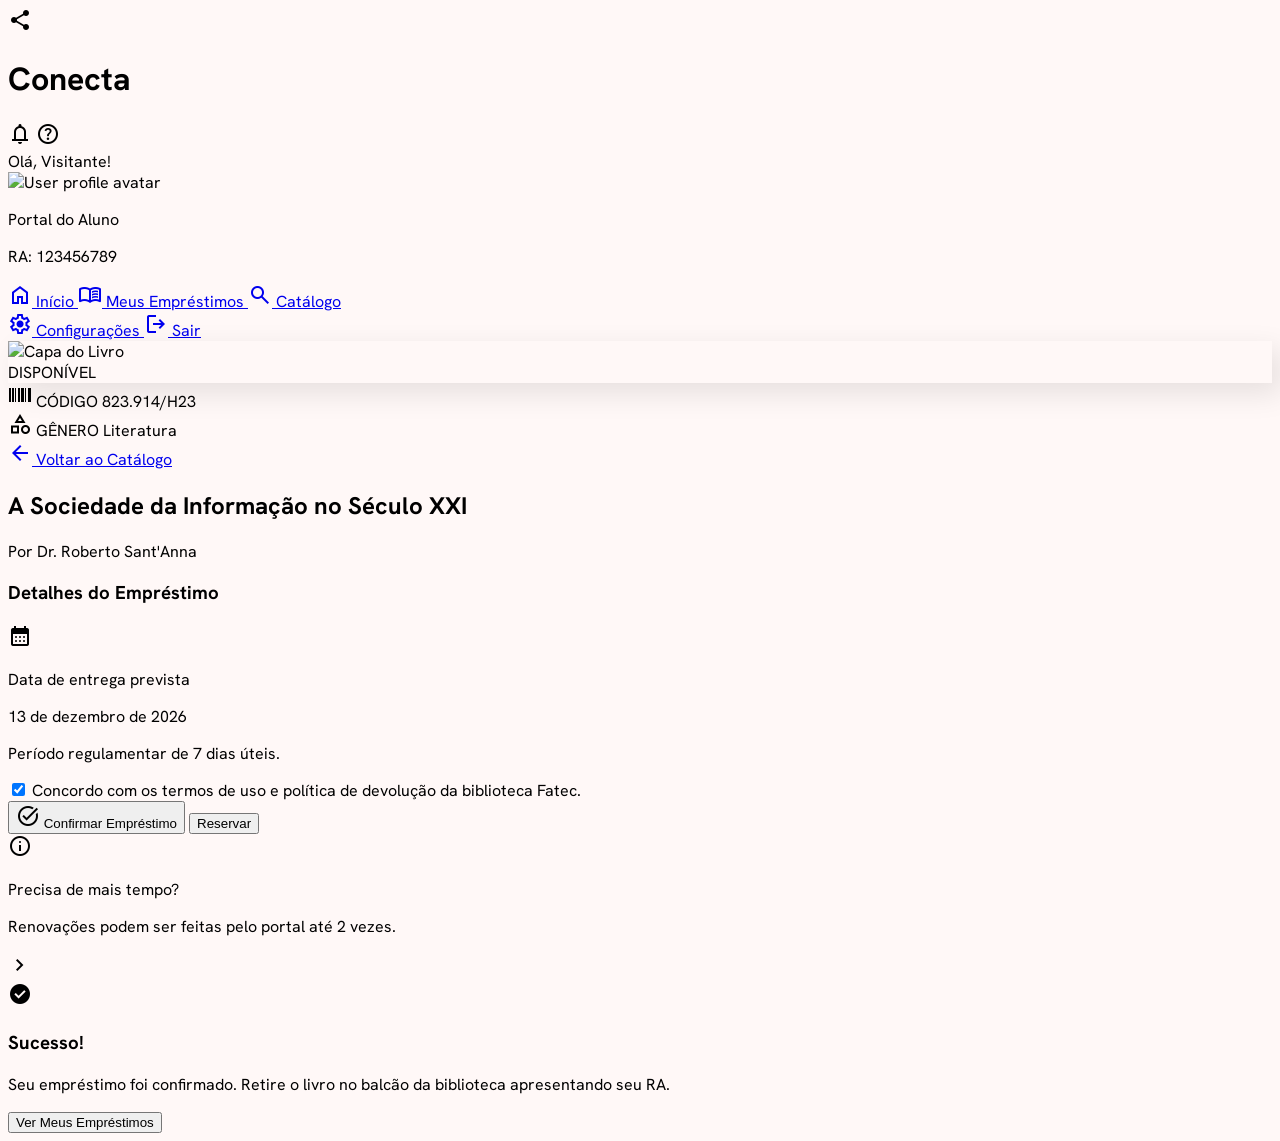
==== emprestimos.html @ 063f2a1a "initial commit" ====
<!DOCTYPE html>

<html lang="pt-br"><head>
<meta charset="utf-8"/>
<meta content="width=device-width, initial-scale=1.0" name="viewport"/>
<title>Conecta - Detalhes do Livro</title>
<script src="https://cdn.tailwindcss.com?plugins=forms,container-queries"></script>
<link href="https://fonts.googleapis.com/css2?family=Hanken+Grotesk:wght@400;500;600;700&amp;display=swap" rel="stylesheet"/>
<link href="https://fonts.googleapis.com/css2?family=Material+Symbols+Outlined:wght,FILL@100..700,0..1&amp;display=swap" rel="stylesheet"/>
<link href="https://fonts.googleapis.com/css2?family=Material+Symbols+Outlined:wght,FILL@100..700,0..1&amp;display=swap" rel="stylesheet"/>
<link href="styles/styles-emprestimos.css" rel="stylesheet"/>
<script id="tailwind-config">
      tailwind.config = {
        darkMode: "class",
        theme: {
          extend: {
            "colors": {
                    "primary": "#880009",
                    "secondary": "#48626f",
                    "outline-variant": "#e4beb9",
                    "surface-container-low": "#fff0ee",
                    "on-tertiary": "#ffffff",
                    "on-background": "#271816",
                    "outline": "#906f6c",
                    "on-surface": "#271816",
                    "tertiary": "#3f4141",
                    "inverse-primary": "#ffb4ab",
                    "on-secondary-fixed": "#011e2a",
                    "inverse-on-surface": "#ffedea",
                    "secondary-fixed": "#cbe7f6",
                    "on-tertiary-fixed-variant": "#454747",
                    "surface-bright": "#fff8f7",
                    "on-primary": "#ffffff",
                    "surface-container-lowest": "#ffffff",
                    "on-primary-container": "#ffc0b9",
                    "on-tertiary-container": "#cecece",
                    "on-error": "#ffffff",
                    "on-secondary-fixed-variant": "#304a57",
                    "surface-tint": "#ba1a1b",
                    "surface-container": "#ffe9e6",
                    "surface": "#fff8f7",
                    "tertiary-container": "#575858",
                    "on-secondary-container": "#4c6674",
                    "surface-dim": "#f1d3d0",
                    "tertiary-fixed-dim": "#c6c6c6",
                    "on-error-container": "#93000a",
                    "primary-fixed": "#ffdad6",
                    "primary-fixed-dim": "#ffb4ab",
                    "on-primary-fixed-variant": "#93000b",
                    "surface-variant": "#fadcd8",
                    "inverse-surface": "#3e2c2a",
                    "on-secondary": "#ffffff",
                    "primary-container": "#b11116",
                    "error-container": "#ffdad6",
                    "secondary-fixed-dim": "#afcbda",
                    "tertiary-fixed": "#e2e2e2",
                    "background": "#fff8f7",
                    "on-tertiary-fixed": "#1a1c1c",
                    "surface-container-high": "#ffe2de",
                    "on-primary-fixed": "#410002",
                    "error": "#ba1a1a",
                    "secondary-container": "#c8e4f4",
                    "on-surface-variant": "#5b403d",
                    "surface-container-highest": "#fadcd8"
            },
            "borderRadius": {
                    "DEFAULT": "0.125rem",
                    "lg": "0.25rem",
                    "xl": "0.5rem",
                    "full": "0.75rem"
            },
            "spacing": {
                    "margin-mobile": "16px",
                    "container-max": "1440px",
                    "base": "8px",
                    "margin-desktop": "48px",
                    "sidebar-width": "280px",
                    "gutter": "24px"
            },
            "fontFamily": {
                    "display-lg": ["Hanken Grotesk"],
                    "headline-lg-mobile": ["Hanken Grotesk"],
                    "title-md": ["Hanken Grotesk"],
                    "headline-lg": ["Hanken Grotesk"],
                    "label-md": ["Hanken Grotesk"],
                    "body-lg": ["Hanken Grotesk"],
                    "body-md": ["Hanken Grotesk"],
                    "caption": ["Hanken Grotesk"]
            },
            "fontSize": {
                    "display-lg": ["48px", {"lineHeight": "56px", "letterSpacing": "-0.02em", "fontWeight": "700"}],
                    "headline-lg-mobile": ["24px", {"lineHeight": "32px", "fontWeight": "600"}],
                    "title-md": ["20px", {"lineHeight": "28px", "fontWeight": "600"}],
                    "headline-lg": ["32px", {"lineHeight": "40px", "fontWeight": "600"}],
                    "label-md": ["14px", {"lineHeight": "20px", "fontWeight": "500"}],
                    "body-lg": ["18px", {"lineHeight": "28px", "fontWeight": "400"}],
                    "body-md": ["16px", {"lineHeight": "24px", "fontWeight": "400"}],
                    "caption": ["12px", {"lineHeight": "16px", "fontWeight": "400"}]
            }
          },
        },
      }
    </script>
</head>
<body class="bg-background">
<!-- TopAppBar -->
<header class="flex justify-between items-center w-full px-8 h-16 fixed top-0 z-50 bg-primary dark:bg-primary shadow-md">
<div class="flex items-center gap-3">
<span class="material-symbols-outlined text-on-primary" style="font-variation-settings: 'FILL' 1;">share</span>
<h1 class="text-title-md font-title-md font-bold text-on-primary">Conecta</h1>
</div>
<div class="flex items-center gap-6">
<div class="hidden md:flex gap-4 items-center">
<span class="material-symbols-outlined text-on-primary/80">notifications</span>
<span class="material-symbols-outlined text-on-primary/80">help</span>
</div>
<div class="text-on-primary font-label-md text-label-md">Olá, Visitante!</div>
</div>
</header>
<!-- SideNavBar (Suppressed due to focus on transaction, but added for structure as sub-page context) -->
<aside class="flex flex-col h-[calc(100vh-64px)] w-[280px] fixed left-0 top-16 py-6 bg-secondary dark:bg-secondary border-r border-outline-variant/20 hidden md:flex">
<div class="px-6 mb-8">
<div class="flex items-center gap-4 mb-2">
<div class="w-10 h-10 rounded-full bg-on-secondary/20 flex items-center justify-center">
<img alt="User profile avatar" class="w-10 h-10 rounded-full border-2 border-on-primary" src="https://lh3.googleusercontent.com/aida-public/[base64]"/>
</div>
<div>
<p class="text-on-secondary font-bold font-body-md text-body-md">Portal do Aluno</p>
<p class="text-on-secondary/70 font-caption text-caption">RA: 123456789</p>
</div>
</div>
</div>
<nav class="flex-1 px-4 space-y-1">
<a class="flex items-center gap-3 px-4 py-3 text-on-secondary/80 hover:bg-on-secondary/10 transition-all rounded-r-full" href="painel_do_aluno.html">
<span class="material-symbols-outlined">home</span>
<span class="font-label-md text-label-md">Início</span>
</a>
<a class="flex items-center gap-3 px-4 py-3 bg-primary-container text-on-primary-container border-l-4 border-primary rounded-r-full scale-95 transition-transform" href="emprestimos.html">
<span class="material-symbols-outlined">menu_book</span>
<span class="font-label-md text-label-md">Meus Empréstimos</span>
</a>
<a class="flex items-center gap-3 px-4 py-3 text-on-secondary/80 hover:bg-on-secondary/10 transition-all rounded-r-full" href="catalogo.html">
<span class="material-symbols-outlined">search</span>
<span class="font-label-md text-label-md">Catálogo</span>
</a>
<!-- <a class="flex items-center gap-3 px-4 py-3 text-on-secondary/80 hover:bg-on-secondary/10 transition-all rounded-r-full" href="#">
<span class="material-symbols-outlined">qr_code_scanner</span>
<span class="font-label-md text-label-md">Escanear Livro</span>
</a> -->
</nav>
<div class="px-4 mt-auto space-y-1">
<a class="flex items-center gap-3 px-4 py-3 text-on-secondary/80 hover:bg-on-secondary/10 transition-all rounded-r-full" href="#">
<span class="material-symbols-outlined">settings</span>
<span class="font-label-md text-label-md">Configurações</span>
</a>
<a class="flex items-center gap-3 px-4 py-3 text-on-secondary/80 hover:bg-on-secondary/10 transition-all rounded-r-full" href="#">
<span class="material-symbols-outlined">logout</span>
<span class="font-label-md text-label-md">Sair</span>
</a>
</div>
</aside>
<!-- Main Content -->
<main class="md:ml-[280px] pt-24 pb-12 px-4 md:px-margin-desktop min-h-screen flex items-center justify-center">
<div class="max-w-[1200px] w-full grid grid-cols-1 lg:grid-cols-12 gap-8 items-start">
<!-- Book Cover Section (Bento Style) -->
<div class="lg:col-span-5 flex flex-col items-center justify-center bg-white p-8 rounded-xl border border-outline-variant/30 shadow-sm">
<div class="relative w-full max-w-[320px] aspect-[2/3] group overflow-hidden rounded-lg book-shadow">
<img alt="Capa do Livro" class="w-full h-full object-cover transition-transform duration-500 group-hover:scale-105" data-alt="A professional, high-resolution photograph of a modern book cover featuring clean minimalist typography on a textured white background. The lighting is soft and directional, highlighting the subtle paper texture and the crisp red accent colors. The setting is a clean, academic library environment with soft-focus books in the background, creating an atmosphere of institutional excellence and modern educational focus." src="https://lh3.googleusercontent.com/aida-public/[base64]"/>
<div class="absolute top-4 right-4">
<span class="bg-green-100 text-green-800 text-xs font-bold px-3 py-1 rounded-full border border-green-200">DISPONÍVEL</span>
</div>
</div>
<div class="mt-8 grid grid-cols-2 gap-4 w-full">
<div class="bg-surface-container-low p-4 rounded-lg flex flex-col items-center">
<span class="material-symbols-outlined text-primary mb-1">barcode</span>
<span class="text-caption font-caption text-secondary">CÓDIGO</span>
<span class="text-label-md font-bold text-primary">823.914/H23</span>
</div>
<div class="bg-surface-container-low p-4 rounded-lg flex flex-col items-center">
<span class="material-symbols-outlined text-primary mb-1">category</span>
<span class="text-caption font-caption text-secondary">GÊNERO</span>
<span class="text-label-md font-bold text-primary">Literatura</span>
</div>
</div>
</div>
<!-- Content Detail Section -->
<div class="lg:col-span-7 space-y-6">
<div class="bg-white p-8 rounded-xl border border-outline-variant/30 shadow-sm space-y-6">
<div>
<a class="inline-flex items-center text-secondary hover:text-primary transition-colors mb-4 group" href="#">
<span class="material-symbols-outlined mr-2 group-hover:-translate-x-1 transition-transform">arrow_back</span>
<span class="font-label-md text-label-md">Voltar ao Catálogo</span>
</a>
<h2 class="text-headline-lg font-headline-lg text-on-background mb-2">A Sociedade da Informação no Século XXI</h2>
<p class="text-body-lg font-body-lg text-secondary">Por <span class="font-bold text-on-background">Dr. Roberto Sant'Anna</span></p>
</div>
<div class="border-t border-outline-variant/30 pt-6 space-y-4">
<h3 class="text-title-md font-title-md text-on-background">Detalhes do Empréstimo</h3>
<div class="bg-surface-bright border border-outline-variant/20 p-6 rounded-xl flex items-start gap-4">
<div class="bg-primary/10 p-3 rounded-full">
<span class="material-symbols-outlined text-primary" style="font-variation-settings: 'FILL' 1;">calendar_month</span>
</div>
<div>
<p class="text-body-md font-body-md text-secondary">Data de entrega prevista</p>
<p class="text-headline-lg font-bold text-on-background" id="due-date">-- de -- de ----</p>
<p class="text-caption font-caption text-secondary mt-1">Período regulamentar de 7 dias úteis.</p>
</div>
</div>
<div class="flex flex-col gap-3">
<label class="flex items-start gap-3 cursor-pointer">
<input checked="" class="mt-1 h-4 w-4 rounded border-outline text-primary focus:ring-primary" type="checkbox"/>
<span class="text-body-md font-body-md text-secondary">Concordo com os termos de uso e política de devolução da biblioteca Fatec.</span>
</label>
</div>
</div>
<div class="pt-4 flex flex-col sm:flex-row gap-4">
<button class="flex-1 bg-primary text-on-primary font-bold py-4 rounded-xl flex items-center justify-center gap-2 hover:opacity-90 active:scale-95 transition-all shadow-lg shadow-primary/20" onclick="confirmLoan()">
<span class="material-symbols-outlined">task_alt</span>
                            Confirmar Empréstimo
                        </button>
<button class="px-8 py-4 border-2 border-secondary text-secondary font-bold rounded-xl hover:bg-secondary/5 transition-colors">
                            Reservar
                        </button>
</div>
</div>
<!-- Related Info Card -->
<div class="bg-secondary p-6 rounded-xl text-on-secondary flex items-center justify-between">
<div class="flex items-center gap-4">
<span class="material-symbols-outlined text-3xl">info</span>
<div>
<p class="font-bold font-body-md text-body-md">Precisa de mais tempo?</p>
<p class="font-caption text-caption opacity-80">Renovações podem ser feitas pelo portal até 2 vezes.</p>
</div>
</div>
<span class="material-symbols-outlined opacity-60">chevron_right</span>
</div>
</div>
</div>
</main>
<!-- Modal Success (Hidden by default) -->
<div class="fixed inset-0 z-[100] flex items-center justify-center bg-black/50 backdrop-blur-sm opacity-0 pointer-events-none transition-opacity duration-300" id="success-modal">
<div class="bg-white p-8 rounded-2xl max-w-md w-full text-center scale-90 transition-transform duration-300">
<div class="w-20 h-20 bg-green-100 rounded-full flex items-center justify-center mx-auto mb-6">
<span class="material-symbols-outlined text-4xl text-green-600" style="font-variation-settings: 'FILL' 1;">check_circle</span>
</div>
<h3 class="text-headline-lg font-headline-lg text-on-background mb-2">Sucesso!</h3>
<p class="text-body-md font-body-md text-secondary mb-8">Seu empréstimo foi confirmado. Retire o livro no balcão da biblioteca apresentando seu RA.</p>
<button class="w-full bg-secondary text-on-secondary py-3 rounded-xl font-bold hover:bg-secondary/90 transition-colors" onclick="closeModal()">
                Ver Meus Empréstimos
            </button>
</div>
</div>
<script src="js/emprestimos.js"></script>
</body></html>
---- styles/styles-emprestimos.css ----
body {
  font-family: "Hanken Grotesk", sans-serif;
  background-color: #fff8f7;
}
.material-symbols-outlined {
  font-variation-settings:
    "FILL" 0,
    "wght" 400,
    "GRAD" 0,
    "opsz" 24;
}
.book-shadow {
  box-shadow: 10px 10px 30px rgba(0, 0, 0, 0.1);
}
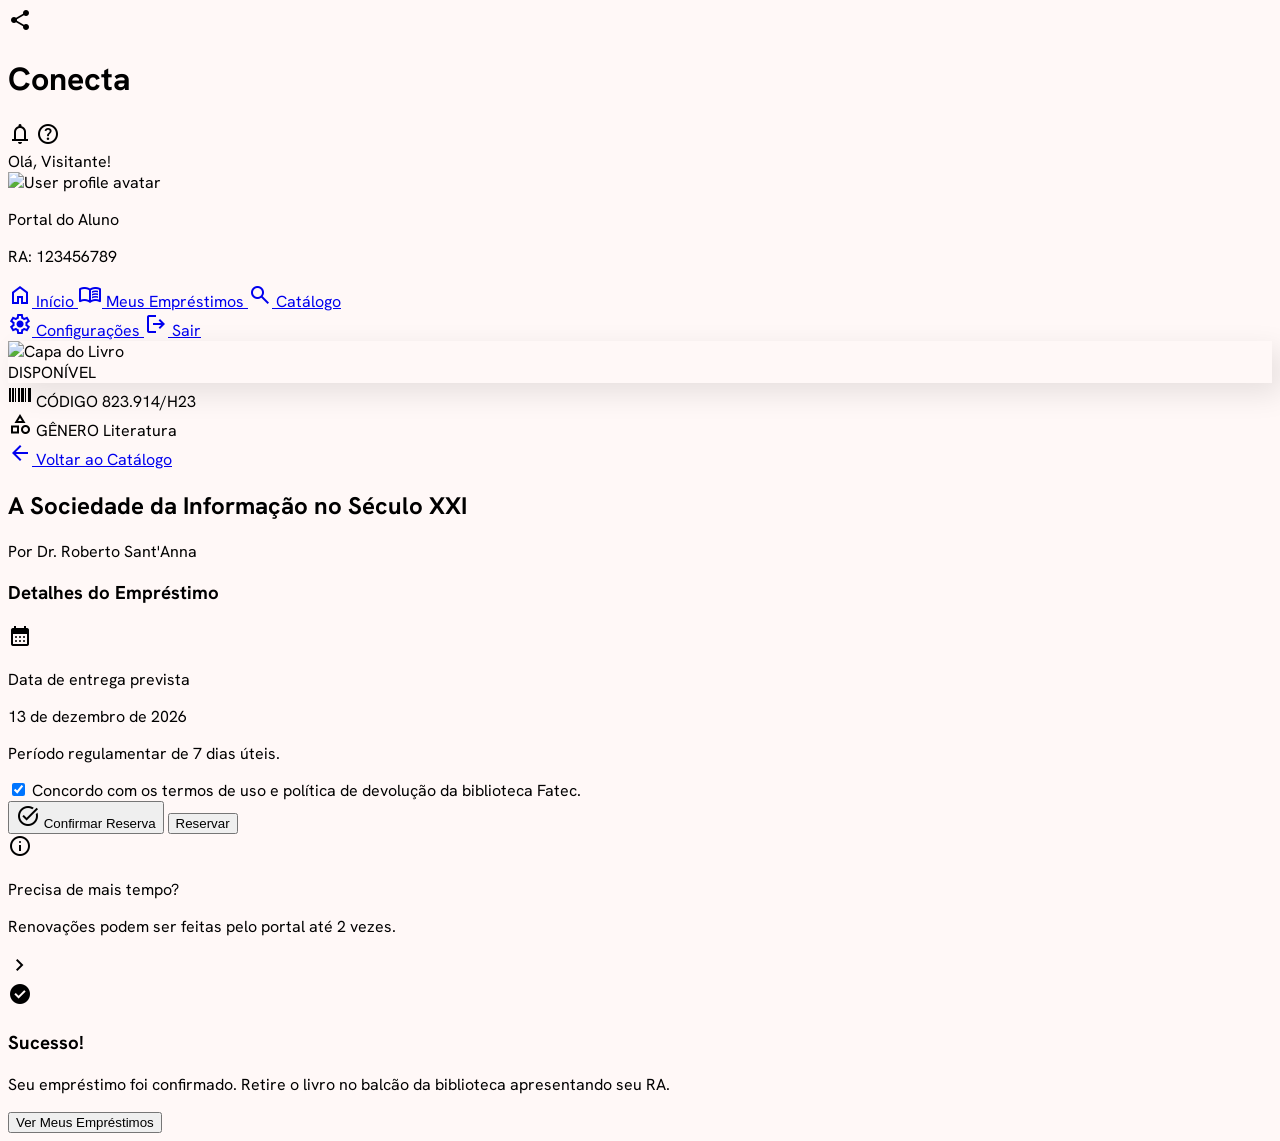
==== commit a83341e7: "adicionando sistema de login" ====
--- a/emprestimos.html
+++ b/emprestimos.html
@@ -216,7 +216,7 @@
 <div class="pt-4 flex flex-col sm:flex-row gap-4">
 <button class="flex-1 bg-primary text-on-primary font-bold py-4 rounded-xl flex items-center justify-center gap-2 hover:opacity-90 active:scale-95 transition-all shadow-lg shadow-primary/20" onclick="confirmLoan()">
 <span class="material-symbols-outlined">task_alt</span>
-                            Confirmar Empréstimo
+                            Confirmar Reserva
                         </button>
 <button class="px-8 py-4 border-2 border-secondary text-secondary font-bold rounded-xl hover:bg-secondary/5 transition-colors">
                             Reservar
